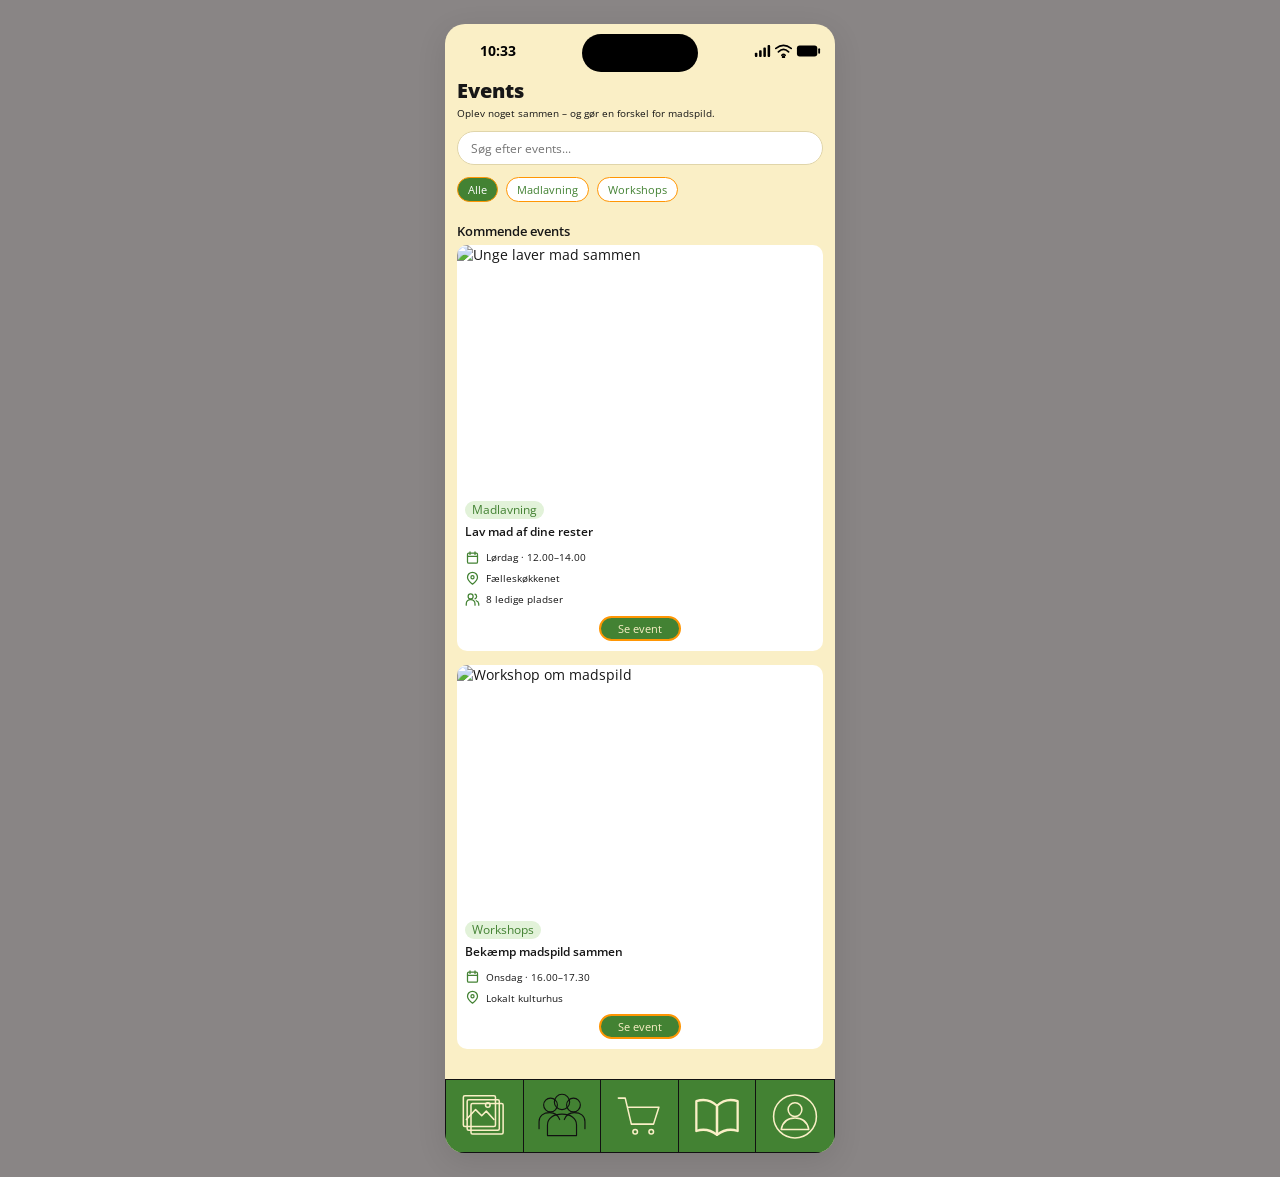
==== events.html @ 2e71c096 "hej" ====
<!DOCTYPE html>
<html lang="da">
<head>
	<meta charset="UTF-8">
	<meta name="viewport" content="width=device-width, initial-scale=1.0">
	<title>DelMad – Events</title>
	<link rel="stylesheet" href="events.css">
</head>

<body>
	<div class="phone-page">
      

<header class="topbar">
<span class="status-time" id="real-time">10:33</span>
	<span class="dynamic-island" aria-hidden="true"></span>

	<div class="status-icons" aria-label="Status">
		<svg class="signal-icon" viewBox="0 0 20 16" aria-hidden="true">
			<rect x="1" y="10" width="3" height="5" rx="1"/>
			<rect x="6" y="7" width="3" height="8" rx="1"/>
			<rect x="11" y="4" width="3" height="11" rx="1"/>
			<rect x="16" y="1" width="3" height="14" rx="1"/>
		</svg>

		<svg class="wifi-icon" viewBox="0 0 20 16" aria-hidden="true">
			<path d="M1 5 Q10 -2 19 5"/>
			<path d="M4 9 Q10 3 16 9"/>
			<path d="M8 13 Q10 11 12 13"/>
			<circle cx="10" cy="15" r="1"/>
		</svg>

		<svg class="battery-icon" viewBox="0 0 27 14" aria-hidden="true">
			<rect x="1" y="1" width="22" height="12" rx="3"/>
			<rect x="24" y="4" width="2" height="6" rx="1"/>
		</svg>
	</div>
</header>



		<main>
			<h1>Events</h1>

			<p class="intro">
				Oplev noget sammen – og gør en forskel for madspild.
			</p>

			<label class="sr-only" for="event-search">
				Søg efter events
			</label>

			<input
				id="event-search"
				class="search"
				type="search"
				placeholder="Søg efter events..."
			>

			<div class="filters">
				<button class="filter active" data-filter="alle">Alle</button>
				<button class="filter" data-filter="madlavning">Madlavning</button>
				<button class="filter" data-filter="workshops">Workshops</button>
			</div>

			<h2>Kommende events</h2>

			<section class="event-list">

				<!-- Event 1 -->
				<article
					class="event-card"
					data-category="madlavning"
					data-title="lav mad af dine rester"
				>
					<img
						src="madlaving.png"
						alt="Unge laver mad sammen"
					>

					<div class="event-content">
						<span class="tag">Madlavning</span>
						<h3>Lav mad af dine rester</h3>

						<p class="event-meta">
							<span class="meta-icon">
								<svg viewBox="0 0 24 24" aria-hidden="true">
									<rect x="4" y="5" width="16" height="16" rx="2"/>
									<path d="M8 3v4M16 3v4M4 10h16"/>
								</svg>
							</span>
							<span>Lørdag · 12.00–14.00</span>
						</p>

						<p class="event-meta">
							<span class="meta-icon">
								<svg viewBox="0 0 24 24" aria-hidden="true">
									<path d="M20 10c0 5-8 11-8 11S4 15 4 10a8 8 0 1 1 16 0Z"/>
									<circle cx="12" cy="10" r="2.5"/>
								</svg>
							</span>
							<span>Fælleskøkkenet</span>
						</p>

						<p class="event-meta">
							<span class="meta-icon">
								<svg viewBox="0 0 24 24" aria-hidden="true">
									<circle cx="9" cy="7" r="4"/>
									<path d="M2 21v-2a7 7 0 0 1 14 0v2"/>
									<path d="M16 3.5a4 4 0 0 1 0 7.5M18 14a6 6 0 0 1 4 5v2"/>
								</svg>
							</span>
							<span>8 ledige pladser</span>
						</p>

						<a class="small-button" href="madlavning.html">Se event</a>
					</div>
				</article>

				<!-- Event 2 -->
				<article
					class="event-card"
					data-category="workshops"
					data-title="bekæmp madspild sammen"
				>
					<img
						src="workshop.png"
						alt="Workshop om madspild"
					>

					<div class="event-content">
						<span class="tag">Workshops</span>
						<h3>Bekæmp madspild sammen</h3>

						<p class="event-meta">
							<span class="meta-icon">
								<svg viewBox="0 0 24 24" aria-hidden="true">
									<rect x="4" y="5" width="16" height="16" rx="2"/>
									<path d="M8 3v4M16 3v4M4 10h16"/>
								</svg>
							</span>
							<span>Onsdag · 16.00–17.30</span>
						</p>

						<p class="event-meta">
							<span class="meta-icon">
								<svg viewBox="0 0 24 24" aria-hidden="true">
									<path d="M20 10c0 5-8 11-8 11S4 15 4 10a8 8 0 1 1 16 0Z"/>
									<circle cx="12" cy="10" r="2.5"/>
								</svg>
							</span>
							<span>Lokalt kulturhus</span>
						</p>

						<a class="small-button" href="workshop.html">Se event</a>
					</div>
				</article>

			</section>

			<p id="no-results" class="no-results" hidden>
				Ingen events matcher din søgning.
			</p>
		</main>

		<!-- Navigation -->
		<nav class="bottom-nav" aria-label="Hovednavigation">

			<a href="#" class="nav-item" aria-label="Billeder">
				<svg viewBox="0 0 64 64" aria-hidden="true">
					<rect x="15" y="15" width="42" height="40" rx="2"/>
					<rect x="10" y="10" width="42" height="40" rx="2"/>
					<rect x="5" y="5" width="42" height="40" rx="2"/>
					<circle cx="37" cy="17" r="3"/>
					<path d="M9 36 L21 23 L29 31 L35 25 L45 36"/>
				</svg>
			</a>

			<a href="#" class="nav-item" aria-label="Fællesskab">
				<svg viewBox="0 0 64 64" aria-hidden="true">
					<circle cx="17" cy="17" r="9"/>
					<circle cx="32" cy="13" r="10"/>
					<circle cx="47" cy="17" r="9"/>
					<path d="M2 48 V39 C2 31 8 27 16 27 C22 27 27 31 29 36"/>
					<path d="M62 48 V39 C62 31 56 27 48 27 C42 27 37 31 35 36"/>
					<path d="M13 57 V43 C13 34 21 29 32 29 C43 29 51 34 51 43 V57 Z"/>
				</svg>
			</a>

			<a href="#" class="nav-item" aria-label="Overskudsmad">
				<svg viewBox="0 0 64 64" aria-hidden="true">
					<path d="M5 8 H14 L22 42 H51 L58 20 H18"/>
					<circle cx="27" cy="52" r="3"/>
					<circle cx="48" cy="52" r="3"/>
				</svg>
			</a>

			<a href="#" class="nav-item" aria-label="Opskrifter">
				<svg viewBox="0 0 64 64" aria-hidden="true">
					<path d="M5 12 Q20 7 32 18 V56 Q19 46 5 51 Z"/>
					<path d="M59 12 Q44 7 32 18 V56 Q45 46 59 51 Z"/>
				</svg>
			</a>

			<a href="#" class="nav-item" aria-label="Profil">
				<svg viewBox="0 0 64 64" aria-hidden="true">
					<circle cx="32" cy="32" r="28"/>
					<circle cx="32" cy="23" r="9"/>
					<path d="M14 49 C16 38 23 34 32 34 C41 34 48 38 50 49 Z"/>
				</svg>
			</a>

		</nav>
	</div>

	<script src="eventsoversigt.js"></script>
</body>
</html>
---- events.css ----
@import url('https://fonts.googleapis.com/css2?family=Open+Sans:wght@400;600;700&display=swap');

:root {
	--green: #438233;
	--yellow: #FAEFC6;
	--orange: #FF9604;
	--text: #171717;
	--white: #FFFFFF;
}

* { box-sizing: border-box; }
html { min-height: 100%; }
body {
	margin: 0;
	background: #898585;
	color: var(--text);
	font-family: "Open Sans", Arial, sans-serif;
	font-size: 14px;
}

/* Mobile app window */
.phone-page {
	width: 100%;
	max-width: 390px;
	min-height: 100vh;
	margin: 0 auto;
	background: var(--yellow);
	position: relative;
	padding-bottom: 84px;
	overflow: hidden;
}
.topbar {
	height: 45px;
	position: relative;
	display: flex;
	align-items: center;
	padding: 0 14px;
}
.status-time {
	position: absolute;
	left: 9%;
	top: 17px;
	font-size: 14px;
	font-weight: 700;
	color: #000;
	z-index: 2;
}
.dynamic-island {
	position: absolute;
	top: 10px;
	left: 50%;
	transform: translateX(-50%);
	width: 116px;
	height: 38px;
	background: #000;
	border-radius: 30px;
	z-index: 1;
}
.status-icons {
	position: absolute;
	right: 14px;
	top: 20px;
	display: flex;
	align-items: center;
	gap: 4px;
	color: #000;
	z-index: 2;
}
.status-icons svg { display: block; fill: currentColor; flex-shrink: 0; }
.signal-icon { width: 17px; height: 14px; }
.wifi-icon {
	width: 17px;
	height: 14px;
	fill: none !important;
	stroke: currentColor;
	stroke-width: 2;
	stroke-linecap: round;
}
.battery-icon { width: 25px; height: 14px; }
.back-button {
	position: absolute;
	left: 12px;
	top: 46px;
	width: 35px;
	height: 35px;
	display: flex;
	align-items: center;
	justify-content: center;
	color: #171717;
	text-decoration: none;
	border: none;
	border-radius: 50%;
	z-index: 5;
}
.back-button svg {
	display: block;
	width: 35px;
	height: 35px;
	fill: none;
	stroke: #171717;
	stroke-width: 3;
	stroke-linecap: round;
	stroke-linejoin: round;
}

/* Page content */
main { padding: 0 12px 20px; }
h1 { font-size: 20px; font-weight: 800; margin: 8px 0 2px; }
.intro { margin: 0 0 10px; font-size: 10px; line-height: 1.5; }
h2 { font-size: 13px; margin: 0 0 5px; font-weight: 600; }
.search {
	display: block;
	width: 100%;
	height: 34px;
	border: 1px solid #e0d5aa;
	border-radius: 18px;
	padding: 0 13px;
	background: var(--white);
	font-family: inherit;
	font-size: 12px;
	outline-color: var(--green);
}
.search:focus { border-color: var(--green); }
.filters {
	display: flex;
	align-items: center;
	gap: 8px;
	margin: 12px 0 20px;
	flex-wrap: wrap;
}
.filter {
	border: 1.5px solid var(--orange);
	background: var(--white);
	color: var(--green);
	padding: 4px 10px;
	border-radius: 16px;
	font-family: inherit;
	font-size: 11px;
	cursor: pointer;
}
.filter.active { background: var(--green); color: var(--white); border-color: var(--orange); }
.event-list {
	display: grid;
	grid-template-columns: minmax(0, 1fr);
	gap: 14px;
	width: 100%;
}
.event-card {
	display: block;
	width: 100%;
	min-width: 0;
	background: var(--white);
	border-radius: 10px;
	overflow: hidden;
}
.event-card img {
	display: block;
	width: 100%;
	height: 246px;
	object-fit: cover;
	object-position: center;
}
.event-content { padding: 8px 8px 10px; }
.tag {
	display: inline-block;
	color: var(--green);
	background: #E2F2D9;
	border-radius: 12px;
	padding: 2px 7px;
	font-size: 12px;
	line-height: 1.2;
	margin-bottom: 3px;
}
.event-card h3 { font-size: 12px; font-weight: 600; line-height: 1.35; margin: 2px 0 9px; }
.event-meta {
	display: flex;
	align-items: center;
	gap: 6px;
	font-size: 10px;
	line-height: 1.4;
	margin: 6px 0;
}
.meta-icon {
	display: inline-flex;
	align-items: center;
	justify-content: center;
	width: 15px;
	height: 15px;
	flex: 0 0 15px;
	color: var(--green);
}
.meta-icon svg {
	display: block;
	width: 100%;
	height: 100%;
	fill: none;
	stroke: currentColor;
	stroke-width: 2;
	stroke-linecap: round;
	stroke-linejoin: round;
}
.small-button {
	display: block;
	width: 82px;
	min-height: 25px;
	line-height: 21px;
	text-align: center;
	margin: 9px auto 0;
	padding: 0 6px;
	border-radius: 18px;
	background: var(--green);
	color: var(--yellow);
	text-decoration: none;
	font-size: 11px;
	border: 2px solid var(--orange);
}
.small-button:hover { background: var(--orange); color: var(--text); }
.no-results { font-size: 12px; padding: 15px 0; }

/* Bottom navigation */
.bottom-nav {
	position: absolute;
	bottom: 0;
	left: 0;
	width: 100%;
	height: 74px;
	display: grid;
	grid-template-columns: repeat(5, minmax(0, 1fr));
	background: var(--green);
	border: 1px solid #111;
	overflow: hidden;
	z-index: 10;
}
.nav-item {
	display: flex;
	justify-content: center;
	align-items: center;
	min-width: 0;
	height: 100%;
	border-right: 1.5px solid #111;
	text-decoration: none;
}
.nav-item:last-child { border-right: none; }
.nav-item svg {
	display: block;
	width: 68%;
	height: 68%;
	max-width: 50px;
	max-height: 50px;
	fill: none;
	stroke: var(--yellow);
	stroke-width: 2;
	stroke-linecap: round;
	stroke-linejoin: round;
}
.nav-item:nth-child(2) svg { stroke: #111; stroke-width: 1.5; }
.nav-item:nth-child(4) svg { stroke-width: 3; }
[hidden] { display: none !important; }
.sr-only {
	position: absolute;
	width: 1px;
	height: 1px;
	padding: 0;
	margin: -1px;
	overflow: hidden;
	clip: rect(0, 0, 0, 0);
	white-space: nowrap;
	border: 0;
}
@media (min-width: 600px) {
	body { padding: 24px 0; }
	.phone-page {
		min-height: 780px;
		border-radius: 20px;
		box-shadow: 0 8px 30px rgba(0, 0, 0, 0.1);
	}
}

/* Event details */
.event-detail { padding: 0 14px 90px; }
.phone-page .detail-image {
	display: block;
	width: 100%;
	height: 246px;
	object-fit: cover;
	object-position: center;
	border-radius: 10px;
	margin: 40px 0 12px;
}
.event-detail .detail-image {
	display: block;
	width: 100%;
	height: 228px;
	object-fit: cover;
	object-position: center;
	border-radius: 9px;
	margin: 50px 0 9px;
}
.event-detail .tag { margin: 0 0 5px 7px; font-size: 12px; }
.event-detail h1 { font-size: 12px; font-weight: 700; margin: 3px 0 5px; }
.event-detail .detail-description {
	font-size: 9px;
	line-height: 1.5;
	margin: 0 0 12px;
	padding-bottom: 10px;
	border-bottom: 1px solid #e7ddb8;
}
.event-detail .detail-info { margin: 0; }
.event-detail .event-meta {
	display: flex;
	align-items: flex-start;
	gap: 10px;
	font-size: 9px;
	line-height: 1.45;
	margin: 12px 0;
}
.event-detail .event-meta strong { font-weight: 600; }
.event-detail .meta-icon {
	width: 15px;
	height: 15px;
	flex: 0 0 15px;
	color: var(--green);
	fill: none;
	stroke: var(--green);
	stroke-width: 2;
	stroke-linecap: round;
	stroke-linejoin: round;
}
.event-detail .detail-button,
.event-detail .invite-button {
	display: block;
	width: 126px;
	height: 36px;
	margin: 40px auto 0;
	border: 2px solid var(--orange);
	border-radius: 22px;
	background: var(--green);
	color: var(--yellow);
	font-family: inherit;
	font-size: 11px;
	text-align: center;
	cursor: pointer;
}
.event-detail .invite-button { margin-top: 25px; background: var(--white); color: var(--green); }
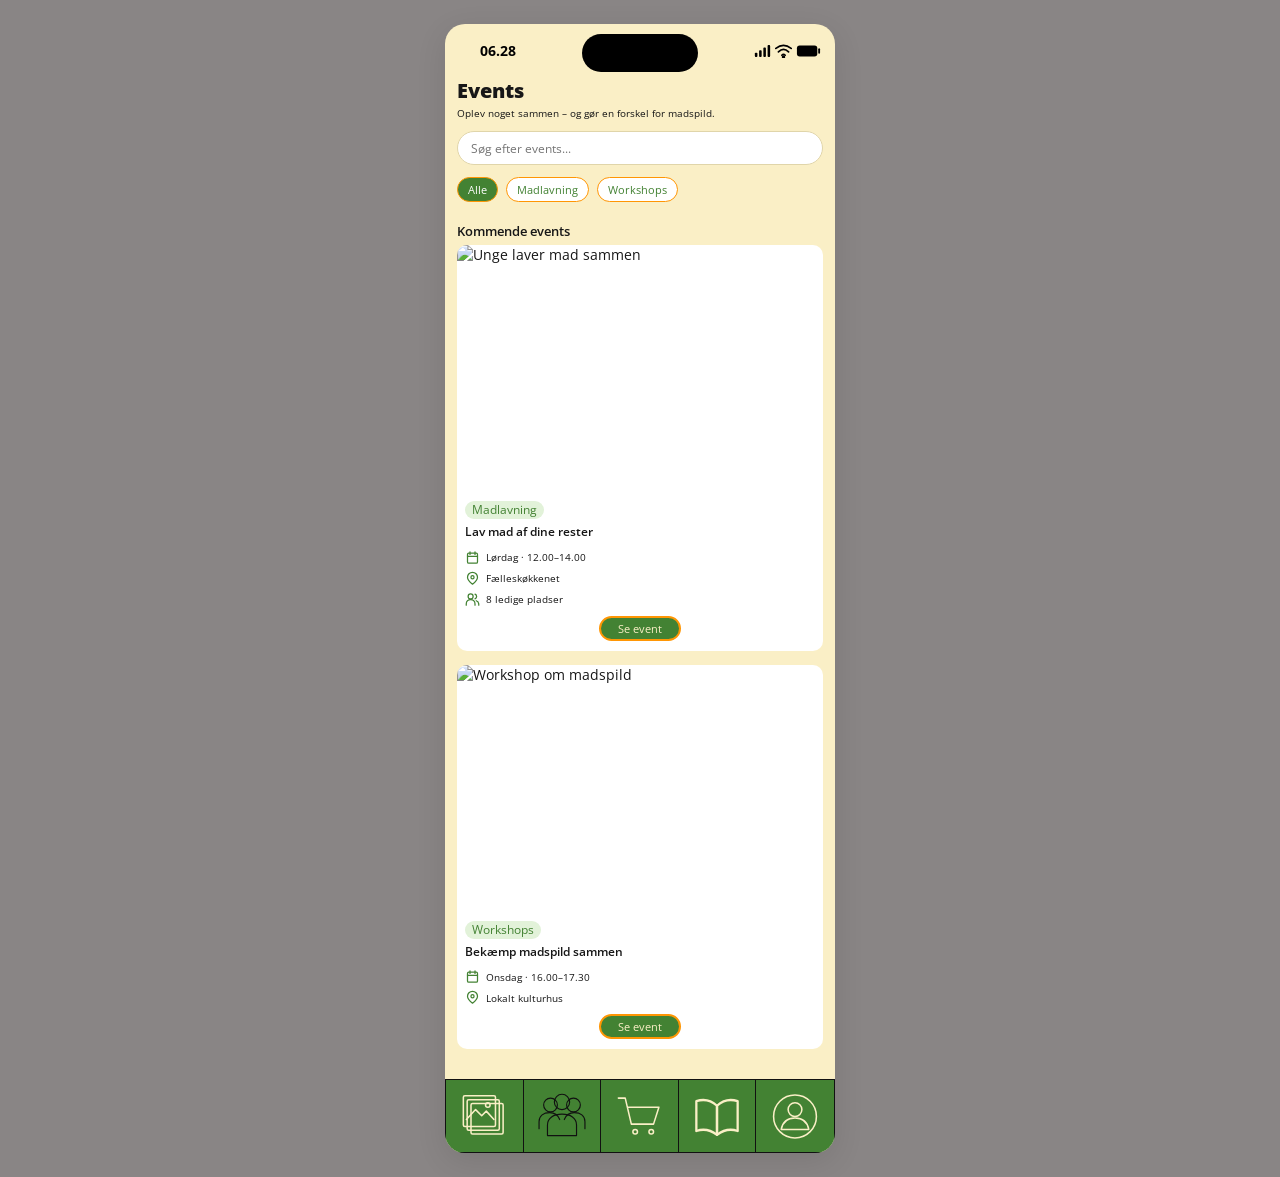
==== commit 13645b95: "more clean up" ====
--- a/events.html
+++ b/events.html
@@ -4,7 +4,8 @@
 	<meta charset="UTF-8">
 	<meta name="viewport" content="width=device-width, initial-scale=1.0">
 	<title>DelMad – Events</title>
-	<link rel="stylesheet" href="events.css">
+	<link rel="stylesheet" href="stylesheet/events.css">
+	<script src="js/eventoversigt.js" defer></script>
 </head>
 
 <body>
@@ -212,7 +213,5 @@
 
 		</nav>
 	</div>
-
-	<script src="eventsoversigt.js"></script>
 </body>
 </html>
--- a/stylesheet/events.css
+++ b/stylesheet/events.css
@@ -0,0 +1,344 @@
+@import url('https://fonts.googleapis.com/css2?family=Open+Sans:wght@400;600;700&display=swap');
+
+:root {
+	--green: #438233;
+	--yellow: #FAEFC6;
+	--orange: #FF9604;
+	--text: #171717;
+	--white: #FFFFFF;
+}
+
+* { box-sizing: border-box; }
+html { min-height: 100%; }
+body {
+	margin: 0;
+	background: #898585;
+	color: var(--text);
+	font-family: "Open Sans", Arial, sans-serif;
+	font-size: 14px;
+}
+
+/* Mobile app window */
+.phone-page {
+	width: 100%;
+	max-width: 390px;
+	min-height: 100vh;
+	margin: 0 auto;
+	background: var(--yellow);
+	position: relative;
+	padding-bottom: 84px;
+	overflow: hidden;
+}
+.topbar {
+	height: 45px;
+	position: relative;
+	display: flex;
+	align-items: center;
+	padding: 0 14px;
+}
+.status-time {
+	position: absolute;
+	left: 9%;
+	top: 17px;
+	font-size: 14px;
+	font-weight: 700;
+	color: #000;
+	z-index: 2;
+}
+.dynamic-island {
+	position: absolute;
+	top: 10px;
+	left: 50%;
+	transform: translateX(-50%);
+	width: 116px;
+	height: 38px;
+	background: #000;
+	border-radius: 30px;
+	z-index: 1;
+}
+.status-icons {
+	position: absolute;
+	right: 14px;
+	top: 20px;
+	display: flex;
+	align-items: center;
+	gap: 4px;
+	color: #000;
+	z-index: 2;
+}
+.status-icons svg { display: block; fill: currentColor; flex-shrink: 0; }
+.signal-icon { width: 17px; height: 14px; }
+.wifi-icon {
+	width: 17px;
+	height: 14px;
+	fill: none !important;
+	stroke: currentColor;
+	stroke-width: 2;
+	stroke-linecap: round;
+}
+.battery-icon { width: 25px; height: 14px; }
+.back-button {
+	position: absolute;
+	left: 12px;
+	top: 46px;
+	width: 35px;
+	height: 35px;
+	display: flex;
+	align-items: center;
+	justify-content: center;
+	color: #171717;
+	text-decoration: none;
+	border: none;
+	border-radius: 50%;
+	z-index: 5;
+}
+.back-button svg {
+	display: block;
+	width: 35px;
+	height: 35px;
+	fill: none;
+	stroke: #171717;
+	stroke-width: 3;
+	stroke-linecap: round;
+	stroke-linejoin: round;
+}
+
+/* Page content */
+main { padding: 0 12px 20px; }
+h1 { font-size: 20px; font-weight: 800; margin: 8px 0 2px; }
+.intro { margin: 0 0 10px; font-size: 10px; line-height: 1.5; }
+h2 { font-size: 13px; margin: 0 0 5px; font-weight: 600; }
+.search {
+	display: block;
+	width: 100%;
+	height: 34px;
+	border: 1px solid #e0d5aa;
+	border-radius: 18px;
+	padding: 0 13px;
+	background: var(--white);
+	font-family: inherit;
+	font-size: 12px;
+	outline-color: var(--green);
+}
+.search:focus { border-color: var(--green); }
+.filters {
+	display: flex;
+	align-items: center;
+	gap: 8px;
+	margin: 12px 0 20px;
+	flex-wrap: wrap;
+}
+.filter {
+	border: 1.5px solid var(--orange);
+	background: var(--white);
+	color: var(--green);
+	padding: 4px 10px;
+	border-radius: 16px;
+	font-family: inherit;
+	font-size: 11px;
+	cursor: pointer;
+}
+.filter.active { background: var(--green); color: var(--white); border-color: var(--orange); }
+.event-list {
+	display: grid;
+	grid-template-columns: minmax(0, 1fr);
+	gap: 14px;
+	width: 100%;
+}
+.event-card {
+	display: block;
+	width: 100%;
+	min-width: 0;
+	background: var(--white);
+	border-radius: 10px;
+	overflow: hidden;
+}
+.event-card img {
+	display: block;
+	width: 100%;
+	height: 246px;
+	object-fit: cover;
+	object-position: center;
+}
+.event-content { padding: 8px 8px 10px; }
+.tag {
+	display: inline-block;
+	color: var(--green);
+	background: #E2F2D9;
+	border-radius: 12px;
+	padding: 2px 7px;
+	font-size: 12px;
+	line-height: 1.2;
+	margin-bottom: 3px;
+}
+.event-card h3 { font-size: 12px; font-weight: 600; line-height: 1.35; margin: 2px 0 9px; }
+.event-meta {
+	display: flex;
+	align-items: center;
+	gap: 6px;
+	font-size: 10px;
+	line-height: 1.4;
+	margin: 6px 0;
+}
+.meta-icon {
+	display: inline-flex;
+	align-items: center;
+	justify-content: center;
+	width: 15px;
+	height: 15px;
+	flex: 0 0 15px;
+	color: var(--green);
+}
+.meta-icon svg {
+	display: block;
+	width: 100%;
+	height: 100%;
+	fill: none;
+	stroke: currentColor;
+	stroke-width: 2;
+	stroke-linecap: round;
+	stroke-linejoin: round;
+}
+.small-button {
+	display: block;
+	width: 82px;
+	min-height: 25px;
+	line-height: 21px;
+	text-align: center;
+	margin: 9px auto 0;
+	padding: 0 6px;
+	border-radius: 18px;
+	background: var(--green);
+	color: var(--yellow);
+	text-decoration: none;
+	font-size: 11px;
+	border: 2px solid var(--orange);
+}
+.small-button:hover { background: var(--orange); color: var(--text); }
+.no-results { font-size: 12px; padding: 15px 0; }
+
+/* Bottom navigation */
+.bottom-nav {
+	position: absolute;
+	bottom: 0;
+	left: 0;
+	width: 100%;
+	height: 74px;
+	display: grid;
+	grid-template-columns: repeat(5, minmax(0, 1fr));
+	background: var(--green);
+	border: 1px solid #111;
+	overflow: hidden;
+	z-index: 10;
+}
+.nav-item {
+	display: flex;
+	justify-content: center;
+	align-items: center;
+	min-width: 0;
+	height: 100%;
+	border-right: 1.5px solid #111;
+	text-decoration: none;
+}
+.nav-item:last-child { border-right: none; }
+.nav-item svg {
+	display: block;
+	width: 68%;
+	height: 68%;
+	max-width: 50px;
+	max-height: 50px;
+	fill: none;
+	stroke: var(--yellow);
+	stroke-width: 2;
+	stroke-linecap: round;
+	stroke-linejoin: round;
+}
+.nav-item:nth-child(2) svg { stroke: #111; stroke-width: 1.5; }
+.nav-item:nth-child(4) svg { stroke-width: 3; }
+[hidden] { display: none !important; }
+.sr-only {
+	position: absolute;
+	width: 1px;
+	height: 1px;
+	padding: 0;
+	margin: -1px;
+	overflow: hidden;
+	clip: rect(0, 0, 0, 0);
+	white-space: nowrap;
+	border: 0;
+}
+@media (min-width: 600px) {
+	body { padding: 24px 0; }
+	.phone-page {
+		min-height: 780px;
+		border-radius: 20px;
+		box-shadow: 0 8px 30px rgba(0, 0, 0, 0.1);
+	}
+}
+
+/* Event details */
+.event-detail { padding: 0 14px 90px; }
+.phone-page .detail-image {
+	display: block;
+	width: 100%;
+	height: 246px;
+	object-fit: cover;
+	object-position: center;
+	border-radius: 10px;
+	margin: 40px 0 12px;
+}
+.event-detail .detail-image {
+	display: block;
+	width: 100%;
+	height: 228px;
+	object-fit: cover;
+	object-position: center;
+	border-radius: 9px;
+	margin: 50px 0 9px;
+}
+.event-detail .tag { margin: 0 0 5px 7px; font-size: 12px; }
+.event-detail h1 { font-size: 12px; font-weight: 700; margin: 3px 0 5px; }
+.event-detail .detail-description {
+	font-size: 9px;
+	line-height: 1.5;
+	margin: 0 0 12px;
+	padding-bottom: 10px;
+	border-bottom: 1px solid #e7ddb8;
+}
+.event-detail .detail-info { margin: 0; }
+.event-detail .event-meta {
+	display: flex;
+	align-items: flex-start;
+	gap: 10px;
+	font-size: 9px;
+	line-height: 1.45;
+	margin: 12px 0;
+}
+.event-detail .event-meta strong { font-weight: 600; }
+.event-detail .meta-icon {
+	width: 15px;
+	height: 15px;
+	flex: 0 0 15px;
+	color: var(--green);
+	fill: none;
+	stroke: var(--green);
+	stroke-width: 2;
+	stroke-linecap: round;
+	stroke-linejoin: round;
+}
+.event-detail .detail-button,
+.event-detail .invite-button {
+	display: block;
+	width: 126px;
+	height: 36px;
+	margin: 40px auto 0;
+	border: 2px solid var(--orange);
+	border-radius: 22px;
+	background: var(--green);
+	color: var(--yellow);
+	font-family: inherit;
+	font-size: 11px;
+	text-align: center;
+	cursor: pointer;
+}
+.event-detail .invite-button { margin-top: 25px; background: var(--white); color: var(--green); }
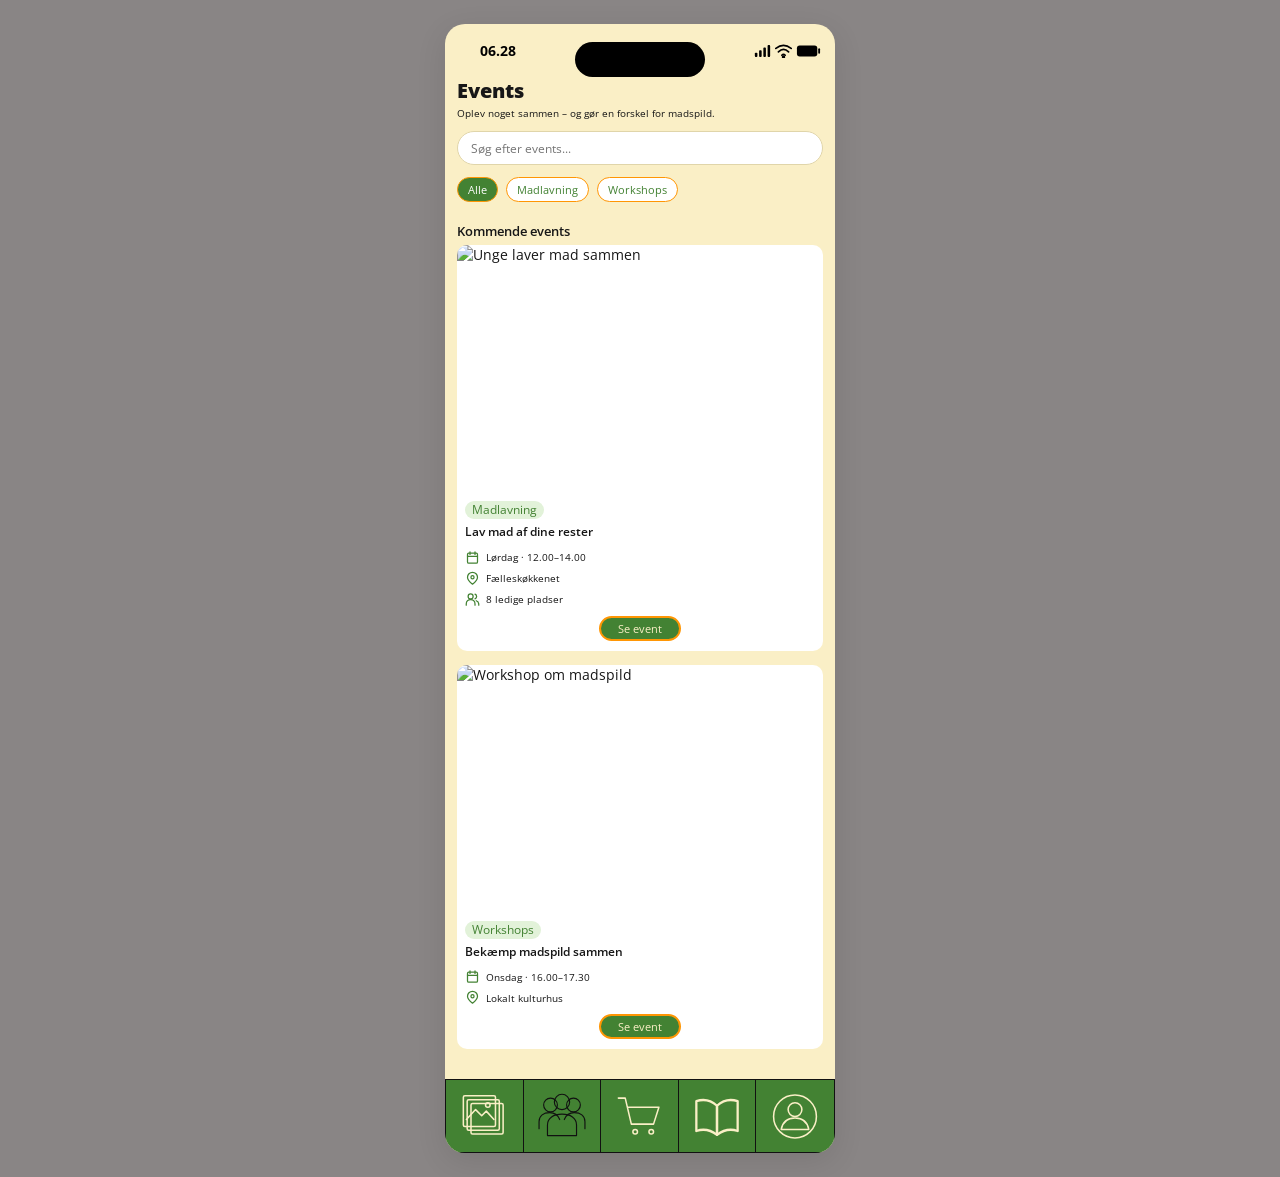
==== commit e779d504: "more clean up" ====
--- a/events.html
+++ b/events.html
@@ -5,7 +5,9 @@
 	<meta name="viewport" content="width=device-width, initial-scale=1.0">
 	<title>DelMad – Events</title>
 	<link rel="stylesheet" href="stylesheet/events.css">
+	<link rel="stylesheet" href="stylesheet/index.css">
 	<script src="js/eventoversigt.js" defer></script>
+	<script src="js/script.js" defer></script>
 </head>
 
 <body>
@@ -165,9 +167,9 @@
 		</main>
 
 		<!-- Navigation -->
-		<nav class="bottom-nav" aria-label="Hovednavigation">
-
-			<a href="#" class="nav-item" aria-label="Billeder">
+			<nav class="bottom-nav" aria-label="Hovednavigation">
+
+			<a href="feed.html" class="nav-item" aria-label="Billeder">
 				<svg viewBox="0 0 64 64" aria-hidden="true">
 					<rect x="15" y="15" width="42" height="40" rx="2"/>
 					<rect x="10" y="10" width="42" height="40" rx="2"/>
@@ -177,7 +179,7 @@
 				</svg>
 			</a>
 
-			<a href="#" class="nav-item" aria-label="Fællesskab">
+			<a href="events.html" class="nav-item" aria-label="Fællesskab">
 				<svg viewBox="0 0 64 64" aria-hidden="true">
 					<circle cx="17" cy="17" r="9"/>
 					<circle cx="32" cy="13" r="10"/>
@@ -188,7 +190,7 @@
 				</svg>
 			</a>
 
-			<a href="#" class="nav-item" aria-label="Overskudsmad">
+			<a href="reserver.html" class="nav-item" aria-label="Overskudsmad">
 				<svg viewBox="0 0 64 64" aria-hidden="true">
 					<path d="M5 8 H14 L22 42 H51 L58 20 H18"/>
 					<circle cx="27" cy="52" r="3"/>
@@ -196,20 +198,22 @@
 				</svg>
 			</a>
 
-			<a href="#" class="nav-item" aria-label="Opskrifter">
+			<a href="opskrift.html" class="nav-item" aria-label="Opskrifter">
 				<svg viewBox="0 0 64 64" aria-hidden="true">
 					<path d="M5 12 Q20 7 32 18 V56 Q19 46 5 51 Z"/>
 					<path d="M59 12 Q44 7 32 18 V56 Q45 46 59 51 Z"/>
 				</svg>
 			</a>
 
-			<a href="#" class="nav-item" aria-label="Profil">
+			<a href="profil.html" class="nav-item" aria-label="Profil">
 				<svg viewBox="0 0 64 64" aria-hidden="true">
 					<circle cx="32" cy="32" r="28"/>
 					<circle cx="32" cy="23" r="9"/>
 					<path d="M14 49 C16 38 23 34 32 34 C41 34 48 38 50 49 Z"/>
 				</svg>
 			</a>
+
+		</nav>
 
 		</nav>
 	</div>
--- a/stylesheet/events.css
+++ b/stylesheet/events.css
@@ -218,63 +218,7 @@
 .no-results { font-size: 12px; padding: 15px 0; }
 
 /* Bottom navigation */
-.bottom-nav {
-	position: absolute;
-	bottom: 0;
-	left: 0;
-	width: 100%;
-	height: 74px;
-	display: grid;
-	grid-template-columns: repeat(5, minmax(0, 1fr));
-	background: var(--green);
-	border: 1px solid #111;
-	overflow: hidden;
-	z-index: 10;
-}
-.nav-item {
-	display: flex;
-	justify-content: center;
-	align-items: center;
-	min-width: 0;
-	height: 100%;
-	border-right: 1.5px solid #111;
-	text-decoration: none;
-}
-.nav-item:last-child { border-right: none; }
-.nav-item svg {
-	display: block;
-	width: 68%;
-	height: 68%;
-	max-width: 50px;
-	max-height: 50px;
-	fill: none;
-	stroke: var(--yellow);
-	stroke-width: 2;
-	stroke-linecap: round;
-	stroke-linejoin: round;
-}
-.nav-item:nth-child(2) svg { stroke: #111; stroke-width: 1.5; }
-.nav-item:nth-child(4) svg { stroke-width: 3; }
-[hidden] { display: none !important; }
-.sr-only {
-	position: absolute;
-	width: 1px;
-	height: 1px;
-	padding: 0;
-	margin: -1px;
-	overflow: hidden;
-	clip: rect(0, 0, 0, 0);
-	white-space: nowrap;
-	border: 0;
-}
-@media (min-width: 600px) {
-	body { padding: 24px 0; }
-	.phone-page {
-		min-height: 780px;
-		border-radius: 20px;
-		box-shadow: 0 8px 30px rgba(0, 0, 0, 0.1);
-	}
-}
+
 
 /* Event details */
 .event-detail { padding: 0 14px 90px; }
--- a/stylesheet/index.css
+++ b/stylesheet/index.css
@@ -0,0 +1,124 @@
+@import url('https://fonts.googleapis.com/css2?family=Open+Sans:wght@400;600;700&display=swap');
+
+:root {
+	--green: #438233;
+	--yellow: #FAEFC6;
+	--orange: #FF9604;
+	--text: #171717;
+	--white: #FFFFFF;
+}
+
+* { box-sizing: border-box; }
+html { min-height: 100%; }
+body {
+	margin: 0;
+	background: #898585;
+	color: var(--text);
+	font-family: "Open Sans", Arial, sans-serif;
+	font-size: 14px;
+}
+
+
+.statusbar{
+    display: flex;
+    align-items: center;
+    gap: 60px;
+    margin-left: 30px;
+}
+
+
+.tid{
+    margin: 0;
+    padding: 0;
+    font-weight: 600;
+    font-size: 18px;
+}
+
+
+.dynamic-island{
+    width: 130px;
+    height: 35px;
+    background-color: #000000;
+    border-radius: 30px;
+    margin-top: 8px;
+    display: flex;
+    align-self: center;   
+}
+
+
+.status-ikoner{
+    display: flex;
+    gap: 5px;
+    width: 18px;
+    margin-left: -25px;
+}
+
+
+.phone-page {
+	width: 100%;
+	max-width: 390px;
+	min-height: 100vh;
+	margin: 0 auto;
+	background: var(--yellow);
+	position: relative;
+	padding-bottom: 84px;
+	overflow: hidden;
+}
+
+.bottom-nav {
+	position: absolute;
+	bottom: 0;
+	left: 0;
+	width: 100%;
+	height: 74px;
+	display: grid;
+	grid-template-columns: repeat(5, minmax(0, 1fr));
+	background: var(--green);
+	border: 1px solid #111;
+	overflow: hidden;
+	z-index: 10;
+}
+.nav-item {
+	display: flex;
+	justify-content: center;
+	align-items: center;
+	min-width: 0;
+	height: 100%;
+	border-right: 1.5px solid #111;
+	text-decoration: none;
+}
+.nav-item:last-child { border-right: none; }
+.nav-item svg {
+	display: block;
+	width: 68%;
+	height: 68%;
+	max-width: 50px;
+	max-height: 50px;
+	fill: none;
+	stroke: var(--yellow);
+	stroke-width: 2;
+	stroke-linecap: round;
+	stroke-linejoin: round;
+}
+.nav-item:nth-child(2) svg { stroke: #111; stroke-width: 1.5; }
+.nav-item:nth-child(4) svg { stroke-width: 3; }
+[hidden] { display: none !important; }
+.sr-only {
+	position: absolute;
+	width: 1px;
+	height: 1px;
+	padding: 0;
+	margin: -1px;
+	overflow: hidden;
+	clip: rect(0, 0, 0, 0);
+	white-space: nowrap;
+	border: 0;
+}
+@media (min-width: 600px) {
+	body { padding: 24px 0; }
+	.phone-page {
+		min-height: 780px;
+		border-radius: 20px;
+		box-shadow: 0 8px 30px rgba(0, 0, 0, 0.1);
+	}
+}
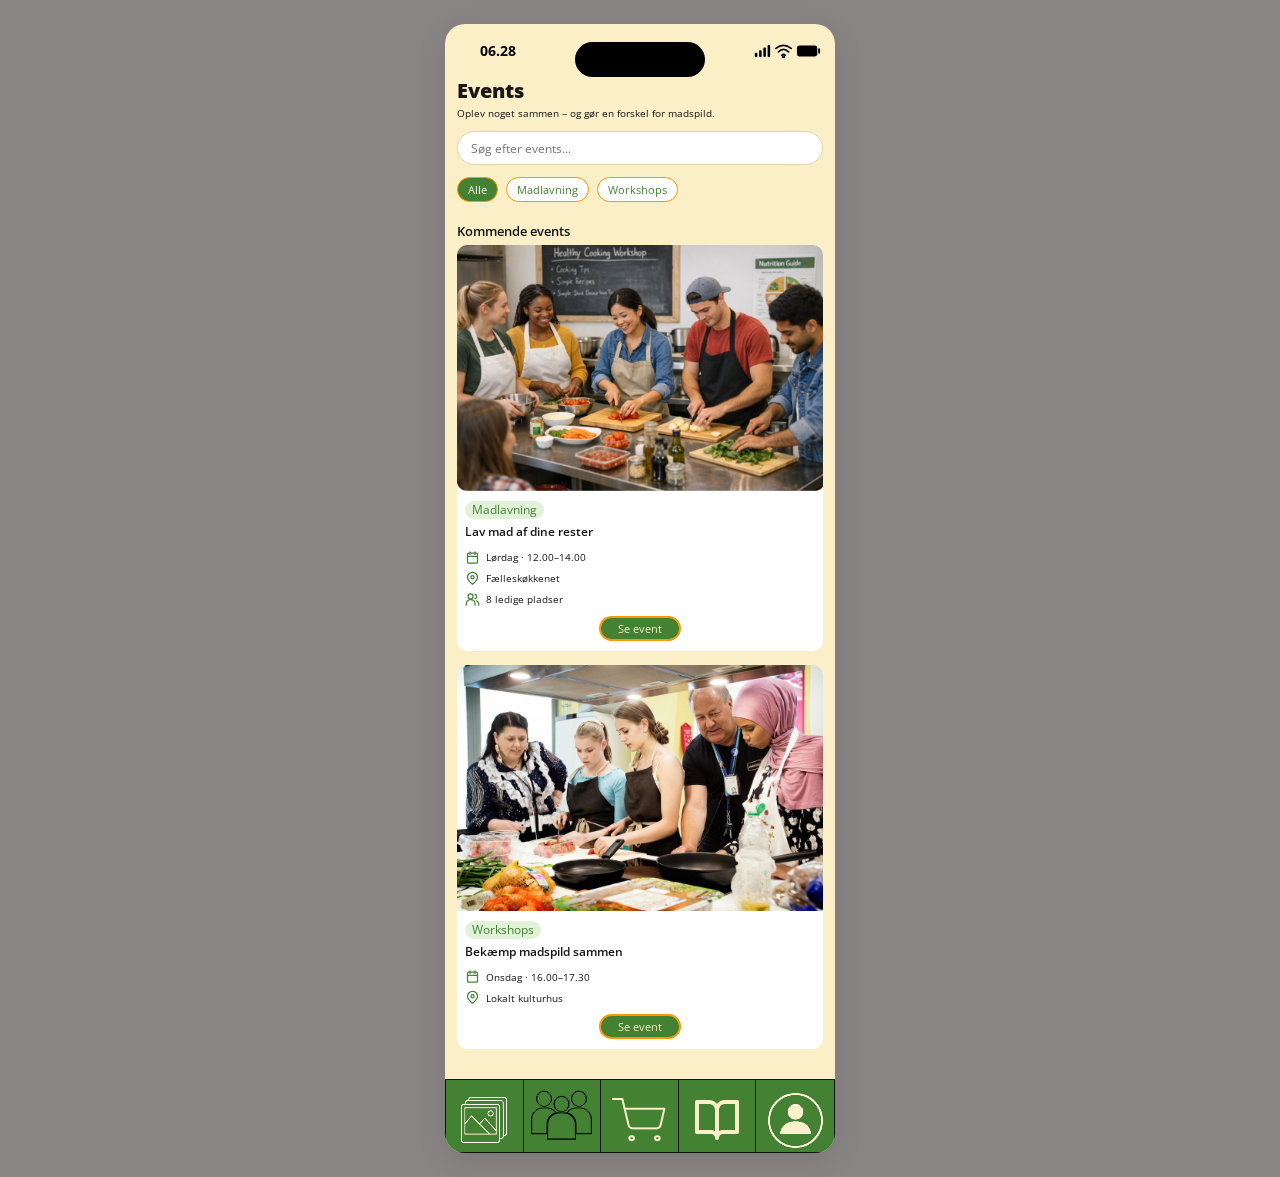
==== commit 6b7592ad: "changed nav bar" ====
--- a/events.html
+++ b/events.html
@@ -77,7 +77,7 @@
 					data-title="lav mad af dine rester"
 				>
 					<img
-						src="madlaving.png"
+						src="pictures/madlaving.png"
 						alt="Unge laver mad sammen"
 					>
 
@@ -127,7 +127,7 @@
 					data-title="bekæmp madspild sammen"
 				>
 					<img
-						src="workshop.png"
+						src="pictures/workshop.png"
 						alt="Workshop om madspild"
 					>
 
@@ -170,47 +170,23 @@
 			<nav class="bottom-nav" aria-label="Hovednavigation">
 
 			<a href="feed.html" class="nav-item" aria-label="Billeder">
-				<svg viewBox="0 0 64 64" aria-hidden="true">
-					<rect x="15" y="15" width="42" height="40" rx="2"/>
-					<rect x="10" y="10" width="42" height="40" rx="2"/>
-					<rect x="5" y="5" width="42" height="40" rx="2"/>
-					<circle cx="37" cy="17" r="3"/>
-					<path d="M9 36 L21 23 L29 31 L35 25 L45 36"/>
-				</svg>
+				<img src="pictures/feedIkon.png" alt="feed">
 			</a>
 
 			<a href="events.html" class="nav-item" aria-label="Fællesskab">
-				<svg viewBox="0 0 64 64" aria-hidden="true">
-					<circle cx="17" cy="17" r="9"/>
-					<circle cx="32" cy="13" r="10"/>
-					<circle cx="47" cy="17" r="9"/>
-					<path d="M2 48 V39 C2 31 8 27 16 27 C22 27 27 31 29 36"/>
-					<path d="M62 48 V39 C62 31 56 27 48 27 C42 27 37 31 35 36"/>
-					<path d="M13 57 V43 C13 34 21 29 32 29 C43 29 51 34 51 43 V57 Z"/>
-				</svg>
+				<img src="pictures/eventIconSort.png" alt="event">
 			</a>
 
 			<a href="reserver.html" class="nav-item" aria-label="Overskudsmad">
-				<svg viewBox="0 0 64 64" aria-hidden="true">
-					<path d="M5 8 H14 L22 42 H51 L58 20 H18"/>
-					<circle cx="27" cy="52" r="3"/>
-					<circle cx="48" cy="52" r="3"/>
-				</svg>
+				<img src="pictures/reserverIcon.png" alt="reserver">
 			</a>
 
 			<a href="opskrift.html" class="nav-item" aria-label="Opskrifter">
-				<svg viewBox="0 0 64 64" aria-hidden="true">
-					<path d="M5 12 Q20 7 32 18 V56 Q19 46 5 51 Z"/>
-					<path d="M59 12 Q44 7 32 18 V56 Q45 46 59 51 Z"/>
-				</svg>
+				<img src="pictures/opskriftIconLys.png" alt="opskrift">
 			</a>
 
 			<a href="profil.html" class="nav-item" aria-label="Profil">
-				<svg viewBox="0 0 64 64" aria-hidden="true">
-					<circle cx="32" cy="32" r="28"/>
-					<circle cx="32" cy="23" r="9"/>
-					<path d="M14 49 C16 38 23 34 32 34 C41 34 48 38 50 49 Z"/>
-				</svg>
+				<img src="pictures/profilIcon.png" alt="profil">
 			</a>
 
 		</nav>
